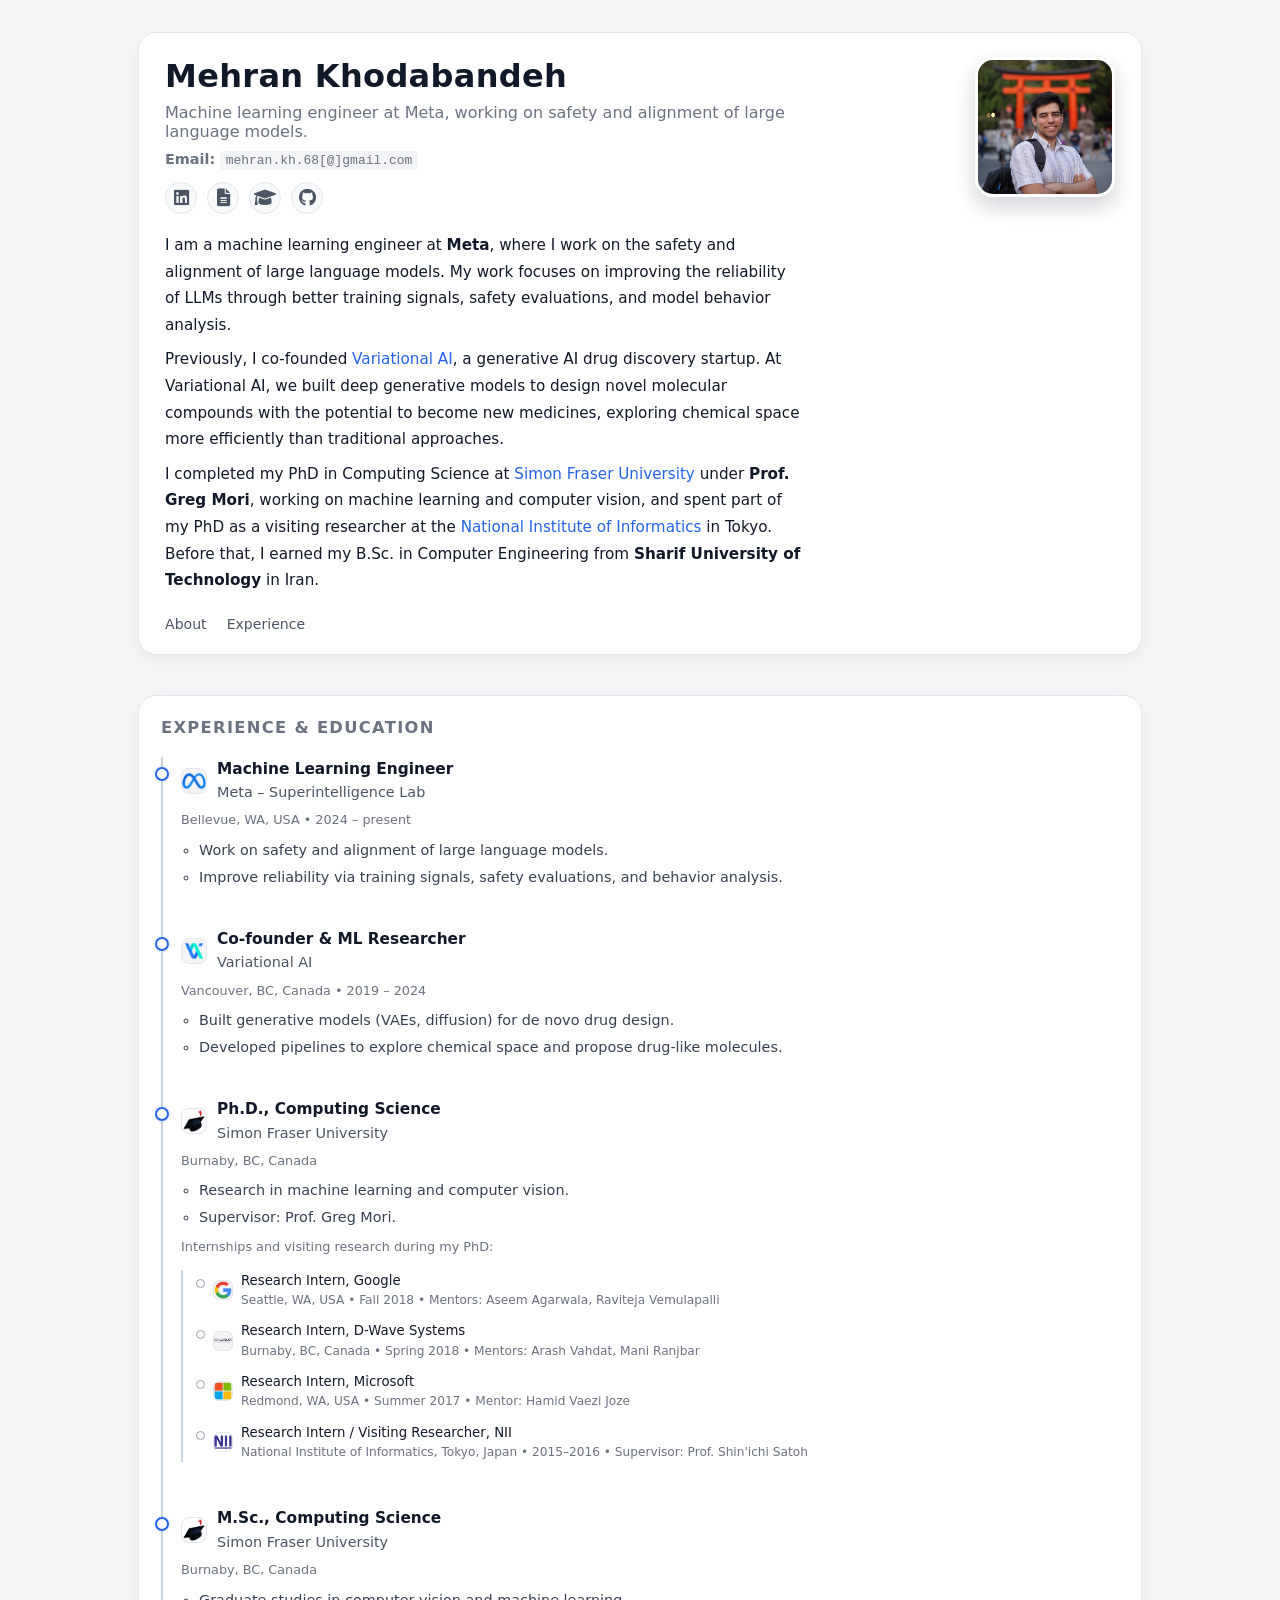
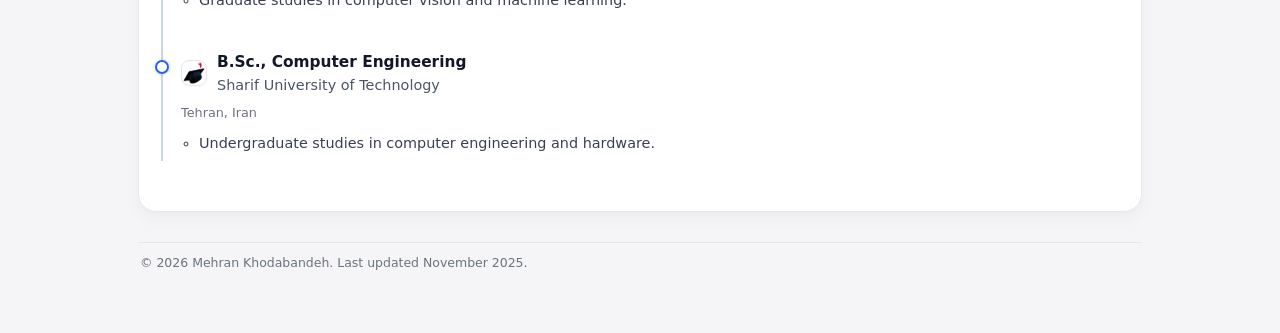
==== index.html @ 977ff63a "fix the right card" ====
<!DOCTYPE html>
<html lang="en">
<head>
  <meta charset="utf-8" />
  <title>Mehran Khodabandeh – Machine Learning & AI</title>

  <meta name="keywords" content="Mehran Khodabandeh, Khodabandeh, Mehran, machine learning, large language models, LLM safety, computer vision, deep learning, drug discovery, Variational AI, research scientist, ML engineer">
  <meta name="description" content="Homepage of Mehran Khodabandeh, machine learning engineer at Meta working on large language model safety." />
  <meta name="viewport" content="width=device-width, initial-scale=1" />

  <!-- Google Analytics (optional; keep or remove as you prefer) -->
  <script async src="https://www.googletagmanager.com/gtag/js?id=UA-143026060-1"></script>
  <script>
    window.dataLayer = window.dataLayer || [];
    function gtag(){ dataLayer.push(arguments); }
    gtag('js', new Date());
    gtag('config', 'UA-143026060-1');
  </script>

  <!-- Font Awesome icons -->
  <link
    rel="stylesheet"
    href="https://cdnjs.cloudflare.com/ajax/libs/font-awesome/6.0.0-beta3/css/all.min.css"
  />

  <style>
    :root {
      --bg: #f5f5f7;
      --bg-alt: #ffffff;
      --fg: #111827;
      --muted: #6b7280;
      --accent: #2563eb;
      --accent-soft: rgba(37, 99, 235, 0.06);
      --border: #e5e7eb;
      --border-strong: #cbd5e1;
      --radius-lg: 18px;
      --shadow-soft: 0 6px 16px rgba(15, 23, 42, 0.04);
      --font-main: system-ui, -apple-system, BlinkMacSystemFont, "SF Pro Text",
        "Segoe UI", sans-serif;
    }

    * {
      box-sizing: border-box;
    }

    body {
      margin: 0;
      font-family: var(--font-main);
      background: var(--bg);
      color: var(--fg);
      -webkit-font-smoothing: antialiased;
    }

    a {
      color: var(--accent);
      text-decoration: none;
    }

    a:hover,
    a:focus-visible {
      text-decoration: underline;
    }

    .page {
      max-width: 1040px;
      margin: 0 auto;
      padding: 32px 18px 64px;
    }

    .site-header {
      background: var(--bg-alt);
      border-radius: var(--radius-lg);
      border: 1px solid var(--border);
      box-shadow: var(--shadow-soft);
      padding: 24px 26px 22px;
      margin-bottom: 40px;
    }

    .header-main {
      display: flex;
      gap: 24px;
      align-items: flex-start;
      justify-content: space-between;
      flex-wrap: wrap;
    }

    .title-block {
      min-width: 0;
      flex: 2;
      max-width: 640px;
    }

    .name {
      font-size: 2rem;
      font-weight: 700;
      letter-spacing: 0.01em;
    }

    .tagline {
      margin-top: 8px;
      font-size: 1rem;
      color: var(--muted);
    }

    .email-line {
      margin-top: 10px;
      font-size: 0.9rem;
      color: var(--muted);
    }

    .email-line code {
      font-family: Menlo, SFMono-Regular, Consolas, "Roboto Mono", monospace;
      font-size: 0.9em;
      background: #f3f4f6;
      padding: 2px 6px;
      border-radius: 4px;
    }

    .icon-row {
      margin-top: 14px;
      display: flex;
      flex-wrap: wrap;
      gap: 10px;
      font-size: 1.1rem;
    }

    .icon-row a {
      width: 32px;
      height: 32px;
      border-radius: 999px;
      border: 1px solid var(--border);
      display: inline-flex;
      align-items: center;
      justify-content: center;
      background: #f9fafb;
      color: #4b5563;
    }

    .icon-row a:hover,
    .icon-row a:focus-visible {
      background: var(--accent-soft);
      border-color: var(--accent);
      color: var(--accent);
      text-decoration: none;
    }

    .avatar-wrapper {
      flex-shrink: 0;
      display: flex;
      justify-content: center;
      align-items: flex-start;
    }

    .avatar {
      width: 140px;
      height: 140px;
      border-radius: 18px;
      object-fit: cover;
      box-shadow: 0 10px 22px rgba(15, 23, 42, 0.18);
      border: 3px solid #ffffff;
      background: #e5e7eb;
    }

    .about-text {
      margin-top: 18px;
      max-width: 640px;
    }

    .about-text p {
      margin: 8px 0 0;
      font-size: 0.95rem;
      line-height: 1.75;
      color: #111827;
    }

    nav {
      margin-top: 22px;
      display: flex;
      flex-wrap: wrap;
      gap: 20px;
    }

    nav a {
      padding: 0;
      border: none;
      background: transparent;
      font-size: 0.88rem;
      color: #4b5563;
    }

    nav a:hover,
    nav a:focus-visible {
      color: var(--accent);
      text-decoration: underline;
    }

    @media (max-width: 880px) {
      .avatar {
        width: 110px;
        height: 110px;
      }
    }

    main {
      /* max-width: 760px; */
    }

    section {
      background: var(--bg-alt);
      border-radius: var(--radius-lg);
      border: 1px solid var(--border);
      box-shadow: var(--shadow-soft);
      padding: 22px 22px 18px;
      margin-bottom: 24px;
    }

    h2 {
      margin: 0 0 12px;
      font-size: 1.02rem;
      letter-spacing: 0.08em;
      text-transform: uppercase;
      color: var(--muted);
    }

    p {
      margin: 8px 0;
      font-size: 0.94rem;
      line-height: 1.7;
      color: #111827;
    }

    .muted {
      color: var(--muted);
      font-size: 0.86rem;
    }

    ul {
      margin: 8px 0 6px;
      padding-left: 20px;
    }

    li {
      margin-bottom: 4px;
      font-size: 0.9rem;
      line-height: 1.6;
      color: #111827;
    }

    /* Timeline */

    .timeline {
      list-style: none;
      padding-left: 0;
      margin: 20px 0 0;
      border-left: 2px solid var(--border-strong); /* thicker main line */
    }

    .timeline-item {
      position: relative;
      padding-left: 18px;
      margin-bottom: 32px;
      padding-bottom: 2px;
    }

    .timeline-item::before {
      content: "";
      position: absolute;
      left: -8px;                /* align with thicker line */
      top: 0.7em;
      width: 10px;
      height: 10px;
      border-radius: 50%;
      background: #ffffff;
      border: 2px solid var(--accent);
      box-shadow: 0 0 0 2px rgba(37, 99, 235, 0.08);
    }

    .timeline-header {
      display: flex;
      gap: 10px;
      align-items: center;
      margin-bottom: 6px;
    }

    .role {
      font-size: 0.96rem;
      font-weight: 600;
    }

    .org {
      font-size: 0.9rem;
      color: #4b5563;
    }

    .timeline-meta {
      font-size: 0.8rem;
      color: var(--muted);
      margin-bottom: 8px;
    }

    .timeline-bullets {
      margin-top: 4px;
      margin-bottom: 0;
      padding-left: 18px;
    }

    .timeline-bullets li {
      margin-bottom: 4px;
      font-size: 0.9rem;
      color: #374151;
    }

    /* Org logos */

    .org-logo {
      width: 26px;
      height: 26px;
      border-radius: 8px;
      background-color: #f3f4f6;
      background-size: contain;
      background-repeat: no-repeat;
      background-position: center;
      flex-shrink: 0;
      border: 1px solid #e5e7eb;
    }

    .org-logo.meta {
      background-image: url("files/meta.png");
    }

    .org-logo.vai {
      background-image: url("files/vai_icon.png");
    }

    .org-logo.google {
      background-image: url("files/google.png");
    }

    .org-logo.microsoft {
      background-image: url("files/microsoft.png");
    }

    .org-logo.dwave {
      background-image: url("files/dwave.png");
    }

    .org-logo.nii {
      background-image: url("files/nii.jpg");
    }

    .org-logo.sfu,
    .org-logo.sharif {
      background-image: url("files/edu.jpeg");
    }

    /* Sub-timeline for internships */

    .sub-timeline {
      list-style: none;
      margin: 12px 0 0;
      padding-left: 20px;
      border-left: 2px solid var(--border-strong); /* thicker branch line */
    }

    .sub-timeline-item {
      position: relative;
      padding-left: 10px;
      margin-bottom: 10px;
    }

    .sub-timeline-item::before {
      content: "";
      position: absolute;
      left: -7px;               /* align with thicker sub-line */
      top: 0.65em;
      width: 7px;
      height: 7px;
      border-radius: 50%;
      background: #f9fafb;
      border: 1px solid #9ca3af;
    }

    .sub-header {
      display: flex;
      gap: 8px;
      align-items: center;
    }

    .sub-role {
      font-size: 0.83rem;
      font-weight: 500;
      color: #111827;
    }

    .sub-meta {
      font-size: 0.76rem;
      color: var(--muted);
    }

    .org-logo.small {
      width: 20px;
      height: 20px;
      border-radius: 6px;
    }

    .sub-note {
      font-size: 0.8rem;
      color: var(--muted);
      margin-top: 8px;
      margin-bottom: 6px;
    }

    footer {
      margin-top: 30px;
      padding: 12px 2px 0;
      border-top: 1px solid var(--border);
      font-size: 0.78rem;
      color: var(--muted);
      text-align: left;
    }

    code {
      font-family: Menlo, SFMono-Regular, Consolas, "Roboto Mono", monospace;
      font-size: 0.85em;
      background: #f3f4f6;
      padding: 2px 5px;
      border-radius: 4px;
    }
  </style>

</head>
<body>
  <div class="page">
    <!-- ABOUT lives only in the hero -->
    <header id="about" class="site-header">
      <div class="header-main">
        <div class="title-block">
          <div class="name">Mehran Khodabandeh</div>
          <div class="tagline">
            Machine learning engineer at Meta, working on safety and alignment of large language models.
          </div>
          <div class="email-line">
            <strong>Email:</strong>
            <code>mehran.kh.68[@]gmail.com</code>
          </div>

          <div class="icon-row">
            <a href="https://www.linkedin.com/in/mehran-khodabandeh-81011b49/" target="_blank" rel="noreferrer" aria-label="LinkedIn">
              <i class="fab fa-linkedin"></i>
            </a>
            <a href="cv/Mehran_Khodabandeh_CV_aug_2025.pdf" target="_blank" rel="noreferrer" aria-label="Curriculum Vitae">
              <i class="fas fa-file-alt"></i>
            </a>
            <a href="https://scholar.google.ca/citations?user=OV28nBgAAAAJ" target="_blank" rel="noreferrer" aria-label="Google Scholar">
              <i class="fas fa-graduation-cap"></i>
            </a>
            <a href="https://github.com/mkhodabandeh/" target="_blank" rel="noreferrer" aria-label="GitHub">
              <i class="fab fa-github"></i>
            </a>
          </div>

          <div class="about-text">
            <p>
              I am a machine learning engineer at <strong>Meta</strong>, where I work on the
              safety and alignment of large language models. My work focuses on improving the
              reliability of LLMs through better training signals, safety evaluations, and
              model behavior analysis.
            </p>
            <p>
              Previously, I co-founded
              <a href="https://variational.ai/">Variational AI</a>,
              a generative AI drug discovery startup. At Variational AI, we built deep
              generative models to design novel molecular compounds with the potential to become
              new medicines, exploring chemical space more efficiently than traditional approaches.
            </p>
            <p>
              I completed my PhD in Computing Science at
              <a href="http://cs.sfu.ca/~mori/">Simon Fraser University</a> under
              <strong>Prof. Greg Mori</strong>, working on machine learning and computer vision, and
              spent part of my PhD as a visiting researcher at the
              <a href="https://www.nii.ac.jp/en/research/">National Institute of Informatics</a>
              in Tokyo. Before that, I earned my B.Sc. in Computer Engineering from
              <strong>Sharif University of Technology</strong> in Iran.
            </p>
          </div>
        </div>

        <div class="avatar-wrapper">
          <img
            src="files/photo.jpg"
            alt="Photo of Mehran Khodabandeh"
            class="avatar"
          />
        </div>
      </div>

      <nav aria-label="Section navigation">
        <a href="#about">About</a>
        <a href="#timeline">Experience</a>
      </nav>
    </header>

    <main>
      <section id="timeline">
        <h2>Experience &amp; Education</h2>
        <ul class="timeline">
          <!-- Meta -->
          <li class="timeline-item">
            <div class="timeline-header">
              <span class="org-logo meta" aria-hidden="true"></span>
              <div>
                <div class="role">Machine Learning Engineer</div>
                <div class="org">Meta – Superintelligence Lab</div>
              </div>
            </div>
            <div class="timeline-meta">Bellevue, WA, USA • 2024 – present</div>
            <ul class="timeline-bullets">
              <li>Work on safety and alignment of large language models.</li>
              <li>Improve reliability via training signals, safety evaluations, and behavior analysis.</li>
            </ul>
          </li>

          <!-- Variational AI -->
          <li class="timeline-item">
            <div class="timeline-header">
              <span class="org-logo vai" aria-hidden="true"></span>
              <div>
                <div class="role">Co-founder &amp; ML Researcher</div>
                <div class="org">Variational AI</div>
              </div>
            </div>
            <div class="timeline-meta">Vancouver, BC, Canada • 2019 – 2024</div>
            <ul class="timeline-bullets">
              <li>Built generative models (VAEs, diffusion) for de novo drug design.</li>
              <li>Developed pipelines to explore chemical space and propose drug-like molecules.</li>
            </ul>
          </li>

          <!-- PhD -->
          <li class="timeline-item">
            <div class="timeline-header">
              <span class="org-logo sfu" aria-hidden="true"></span>
              <div>
                <div class="role">Ph.D., Computing Science</div>
                <div class="org">Simon Fraser University</div>
              </div>
            </div>
            <div class="timeline-meta">Burnaby, BC, Canada</div>
            <ul class="timeline-bullets">
              <li>Research in machine learning and computer vision.</li>
              <li>Supervisor: Prof. Greg Mori.</li>
            </ul>
            <div class="sub-note">
              Internships and visiting research during my PhD:
            </div>
            <ul class="sub-timeline">
              <li class="sub-timeline-item">
                <div class="sub-header">
                  <span class="org-logo google small" aria-hidden="true"></span>
                  <div>
                    <div class="sub-role">Research Intern, Google</div>
                    <div class="sub-meta">
                      Seattle, WA, USA • Fall 2018 • Mentors: Aseem Agarwala, Raviteja Vemulapalli
                    </div>
                  </div>
                </div>
              </li>
              <li class="sub-timeline-item">
                <div class="sub-header">
                  <span class="org-logo dwave small" aria-hidden="true"></span>
                  <div>
                    <div class="sub-role">Research Intern, D-Wave Systems</div>
                    <div class="sub-meta">
                      Burnaby, BC, Canada • Spring 2018 • Mentors: Arash Vahdat, Mani Ranjbar
                    </div>
                  </div>
                </div>
              </li>
              <li class="sub-timeline-item">
                <div class="sub-header">
                  <span class="org-logo microsoft small" aria-hidden="true"></span>
                  <div>
                    <div class="sub-role">Research Intern, Microsoft</div>
                    <div class="sub-meta">
                      Redmond, WA, USA • Summer 2017 • Mentor: Hamid Vaezi Joze
                    </div>
                  </div>
                </div>
              </li>
              <li class="sub-timeline-item">
                <div class="sub-header">
                  <span class="org-logo nii small" aria-hidden="true"></span>
                  <div>
                    <div class="sub-role">Research Intern / Visiting Researcher, NII</div>
                    <div class="sub-meta">
                      National Institute of Informatics, Tokyo, Japan • 2015–2016 • Supervisor: Prof. Shin'ichi Satoh
                    </div>
                  </div>
                </div>
              </li>
            </ul>
          </li>

          <!-- MSc -->
          <li class="timeline-item">
            <div class="timeline-header">
              <span class="org-logo sfu" aria-hidden="true"></span>
              <div>
                <div class="role">M.Sc., Computing Science</div>
                <div class="org">Simon Fraser University</div>
              </div>
            </div>
            <div class="timeline-meta">Burnaby, BC, Canada</div>
            <ul class="timeline-bullets">
              <li>Graduate studies in computer vision and machine learning.</li>
            </ul>
          </li>

          <!-- BSc -->
          <li class="timeline-item">
            <div class="timeline-header">
              <span class="org-logo sharif" aria-hidden="true"></span>
              <div>
                <div class="role">B.Sc., Computer Engineering</div>
                <div class="org">Sharif University of Technology</div>
              </div>
            </div>
            <div class="timeline-meta">Tehran, Iran</div>
            <ul class="timeline-bullets">
              <li>Undergraduate studies in computer engineering and hardware.</li>
            </ul>
          </li>
        </ul>
      </section>
    </main>

    <footer>
      &copy; <span id="year"></span> Mehran Khodabandeh. Last updated November 2025.
    </footer>
  </div>

  <script>
    document.getElementById("year").textContent = new Date().getFullYear();
  </script>
</body>
</html>
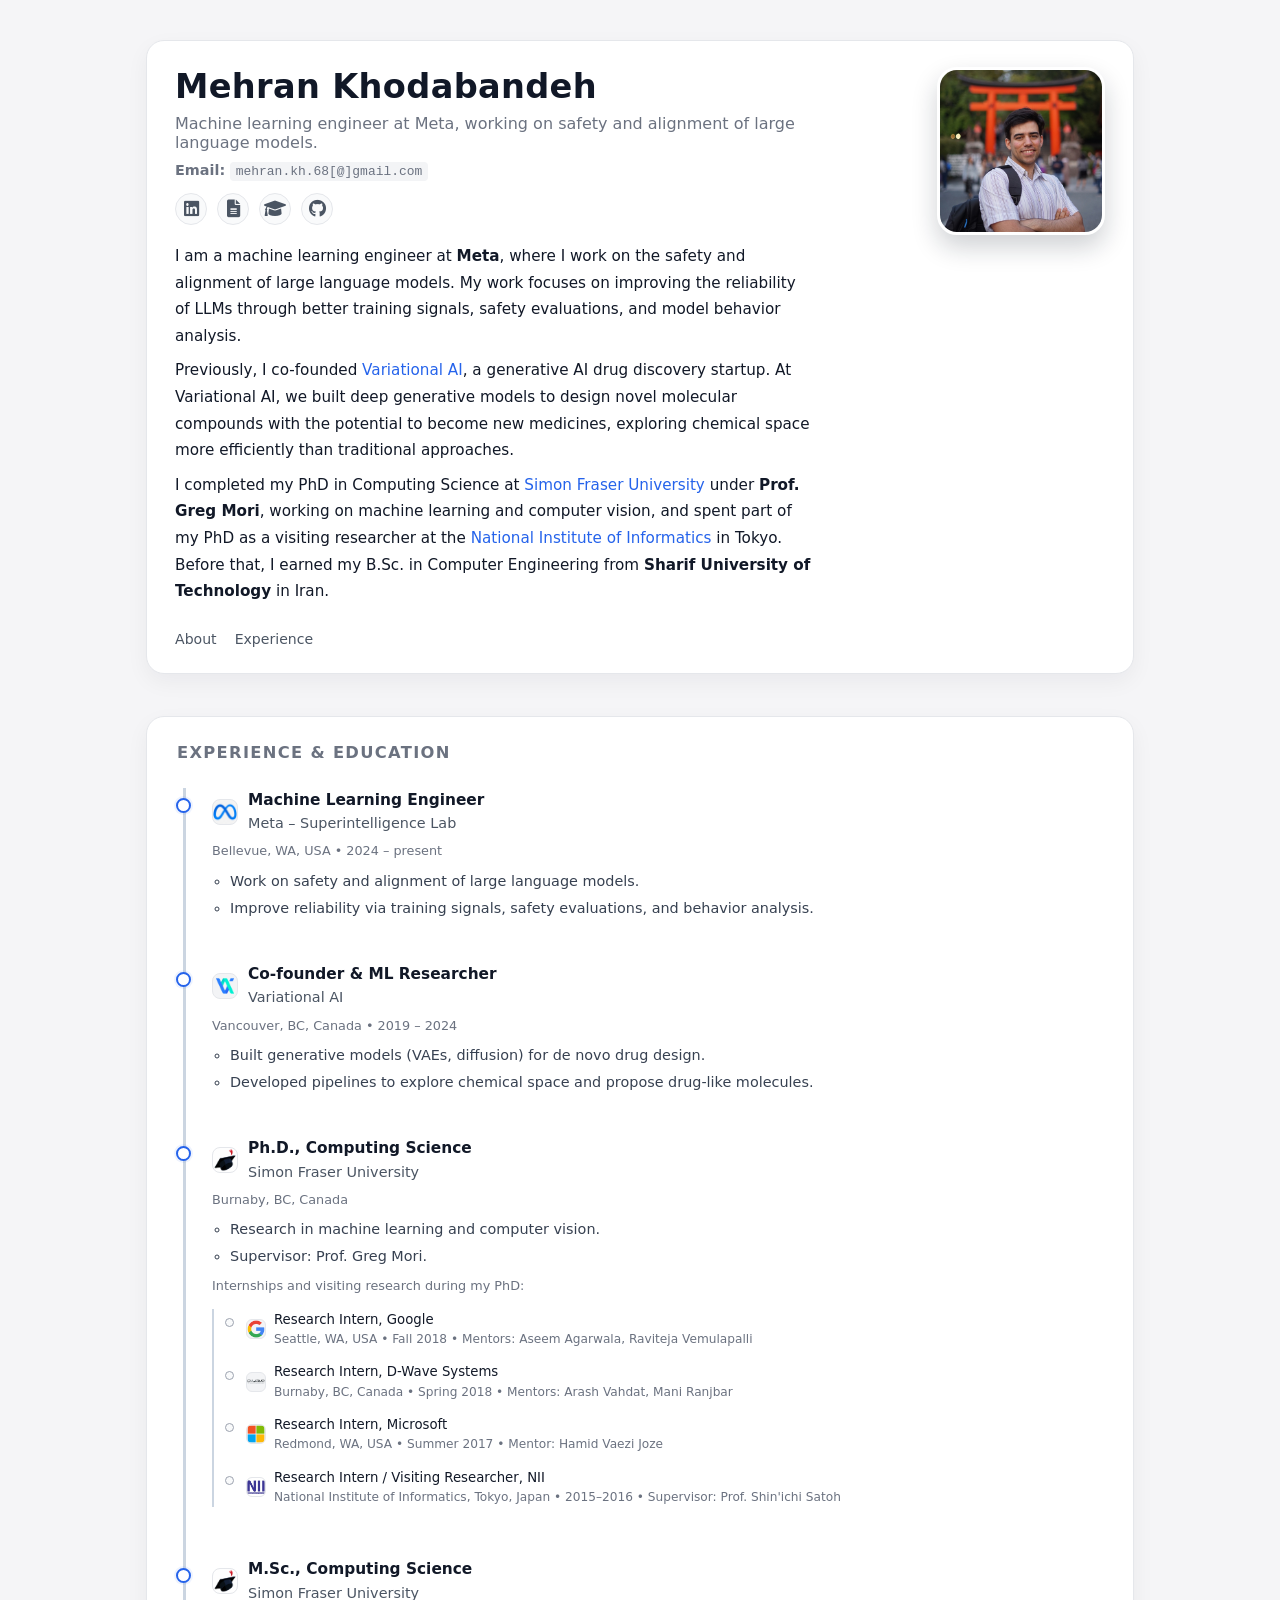
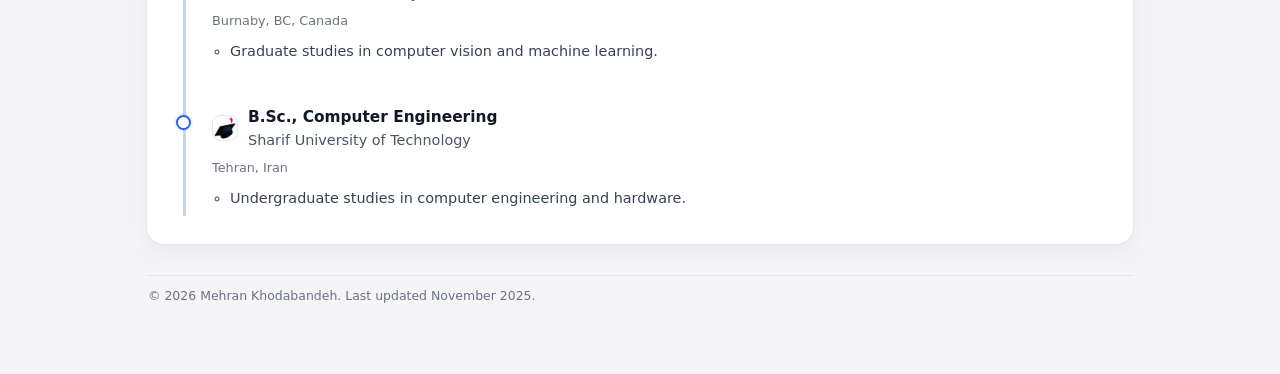
==== commit 1d0c15ea: "fix the spacing" ====
--- a/index.html
+++ b/index.html
@@ -34,7 +34,7 @@
       --border: #e5e7eb;
       --border-strong: #cbd5e1;
       --radius-lg: 18px;
-      --shadow-soft: 0 6px 16px rgba(15, 23, 42, 0.04);
+      --shadow-soft: 0 8px 22px rgba(15, 23, 42, 0.05);
       --font-main: system-ui, -apple-system, BlinkMacSystemFont, "SF Pro Text",
         "Segoe UI", sans-serif;
     }
@@ -64,7 +64,7 @@
     .page {
       max-width: 1040px;
       margin: 0 auto;
-      padding: 32px 18px 64px;
+      padding: 40px 26px 72px;
     }
 
     .site-header {
@@ -72,13 +72,13 @@
       border-radius: var(--radius-lg);
       border: 1px solid var(--border);
       box-shadow: var(--shadow-soft);
-      padding: 24px 26px 22px;
-      margin-bottom: 40px;
+      padding: 26px 28px 22px;
+      margin-bottom: 42px;
     }
 
     .header-main {
       display: flex;
-      gap: 24px;
+      gap: 28px;
       align-items: flex-start;
       justify-content: space-between;
       flex-wrap: wrap;
@@ -91,7 +91,7 @@
     }
 
     .name {
-      font-size: 2rem;
+      font-size: 2.1rem;
       font-weight: 700;
       letter-spacing: 0.01em;
     }
@@ -151,12 +151,13 @@
       align-items: flex-start;
     }
 
+    /* Larger photo */
     .avatar {
-      width: 140px;
-      height: 140px;
-      border-radius: 18px;
+      width: 168px;
+      height: 168px;
+      border-radius: 20px;
       object-fit: cover;
-      box-shadow: 0 10px 22px rgba(15, 23, 42, 0.18);
+      box-shadow: 0 12px 26px rgba(15, 23, 42, 0.2);
       border: 3px solid #ffffff;
       background: #e5e7eb;
     }
@@ -177,11 +178,11 @@
       margin-top: 22px;
       display: flex;
       flex-wrap: wrap;
-      gap: 20px;
+      gap: 18px;
     }
 
     nav a {
-      padding: 0;
+      padding: 4px 0;
       border: none;
       background: transparent;
       font-size: 0.88rem;
@@ -196,8 +197,14 @@
 
     @media (max-width: 880px) {
       .avatar {
-        width: 110px;
-        height: 110px;
+        width: 130px;
+        height: 130px;
+      }
+      .site-header {
+        padding: 22px 20px 20px;
+      }
+      .page {
+        padding: 28px 18px 56px;
       }
     }
 
@@ -210,12 +217,12 @@
       border-radius: var(--radius-lg);
       border: 1px solid var(--border);
       box-shadow: var(--shadow-soft);
-      padding: 22px 22px 18px;
-      margin-bottom: 24px;
+      padding: 26px 30px 20px; /* extra left padding for breathing room */
+      margin-bottom: 26px;
     }
 
     h2 {
-      margin: 0 0 12px;
+      margin: 0 0 14px;
       font-size: 1.02rem;
       letter-spacing: 0.08em;
       text-transform: uppercase;
@@ -251,24 +258,28 @@
     .timeline {
       list-style: none;
       padding-left: 0;
-      margin: 20px 0 0;
-      border-left: 2px solid var(--border-strong); /* thicker main line */
+      margin: 26px 0 0 6px;      /* shifted slightly right */
+      border-left: 3px solid var(--border-strong); /* stronger main line */
     }
 
     .timeline-item {
       position: relative;
-      padding-left: 18px;
-      margin-bottom: 32px;
+      padding-left: 26px;        /* more space between line and text */
+      margin-bottom: 36px;
       padding-bottom: 2px;
+    }
+
+    .timeline-item:last-child {
+      margin-bottom: 8px;
     }
 
     .timeline-item::before {
       content: "";
       position: absolute;
-      left: -8px;                /* align with thicker line */
+      left: -10px;               /* aligns with thicker line */
       top: 0.7em;
-      width: 10px;
-      height: 10px;
+      width: 11px;
+      height: 11px;
       border-radius: 50%;
       background: #ffffff;
       border: 2px solid var(--accent);
@@ -358,20 +369,20 @@
     .sub-timeline {
       list-style: none;
       margin: 12px 0 0;
-      padding-left: 20px;
-      border-left: 2px solid var(--border-strong); /* thicker branch line */
+      padding-left: 18px;
+      border-left: 2px solid var(--border-strong);
     }
 
     .sub-timeline-item {
       position: relative;
-      padding-left: 10px;
-      margin-bottom: 10px;
+      padding-left: 14px;
+      margin-bottom: 12px;
     }
 
     .sub-timeline-item::before {
       content: "";
       position: absolute;
-      left: -7px;               /* align with thicker sub-line */
+      left: -7px;
       top: 0.65em;
       width: 7px;
       height: 7px;
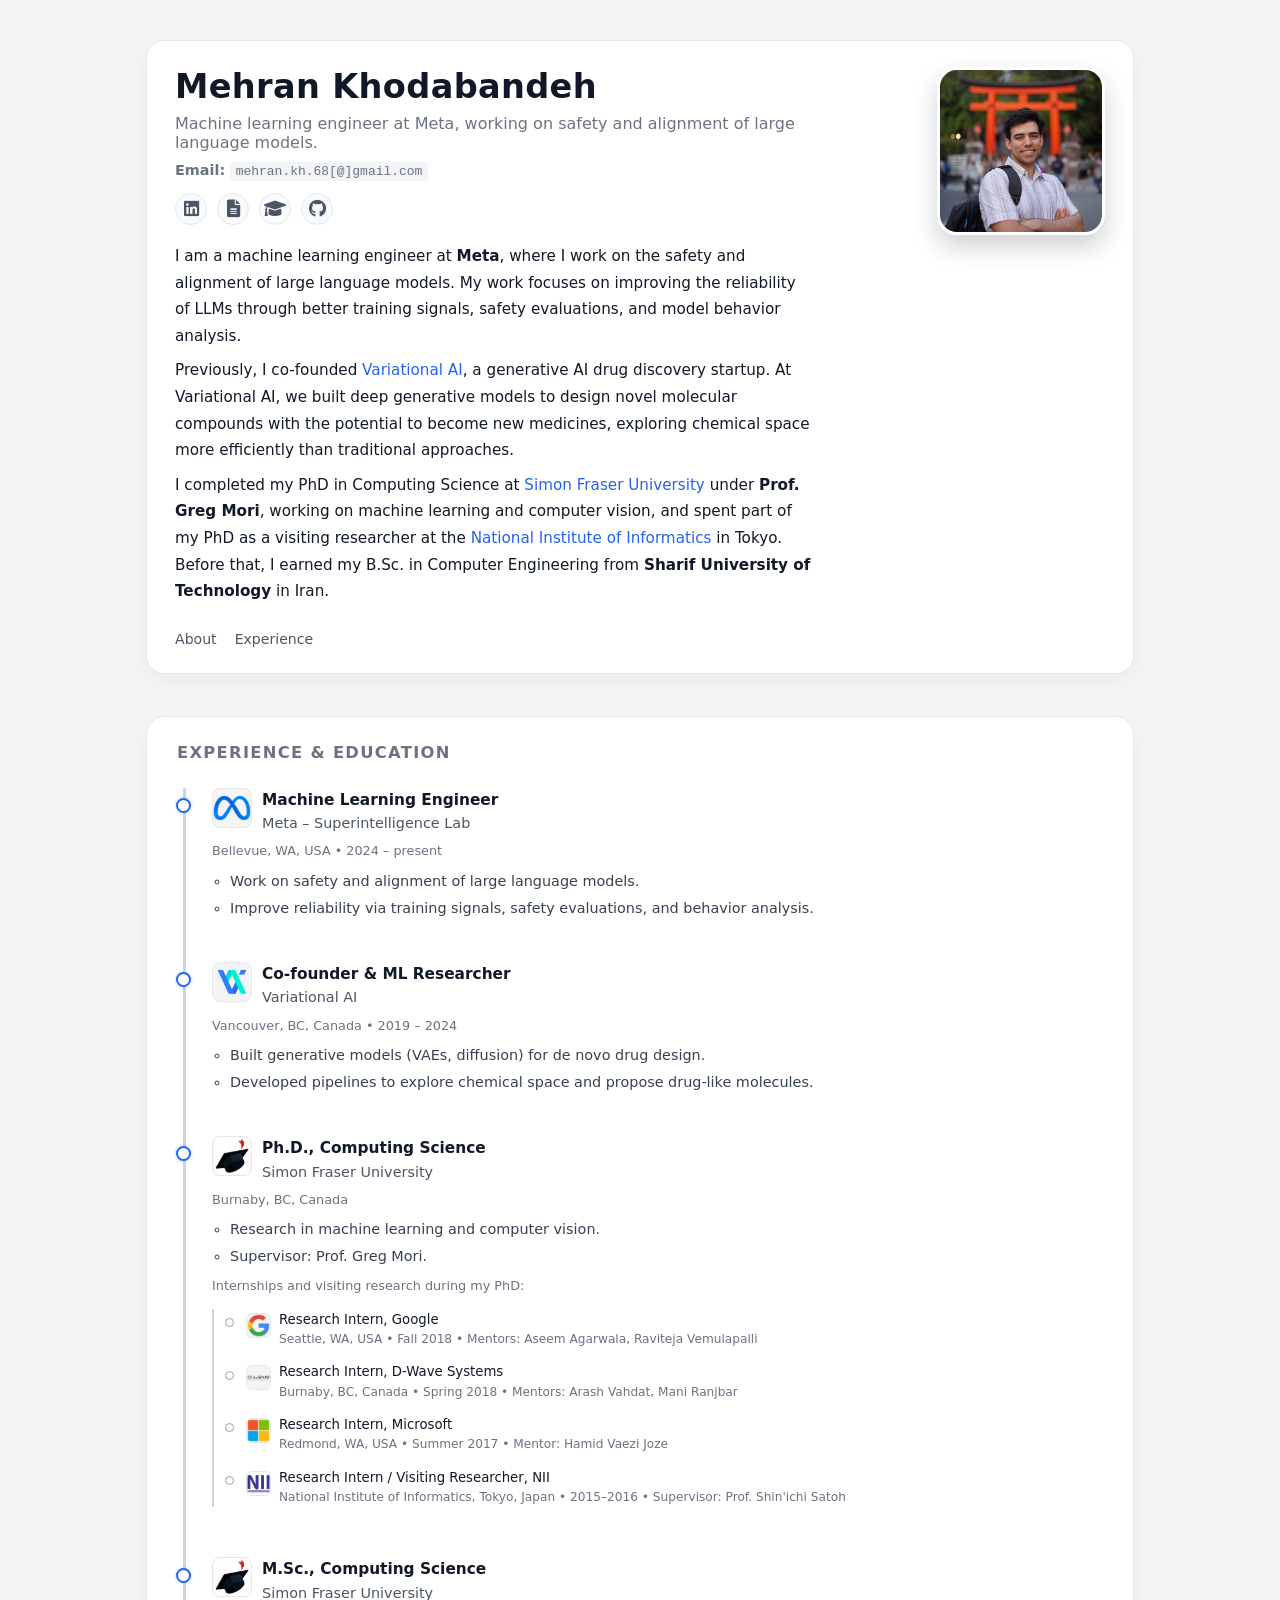
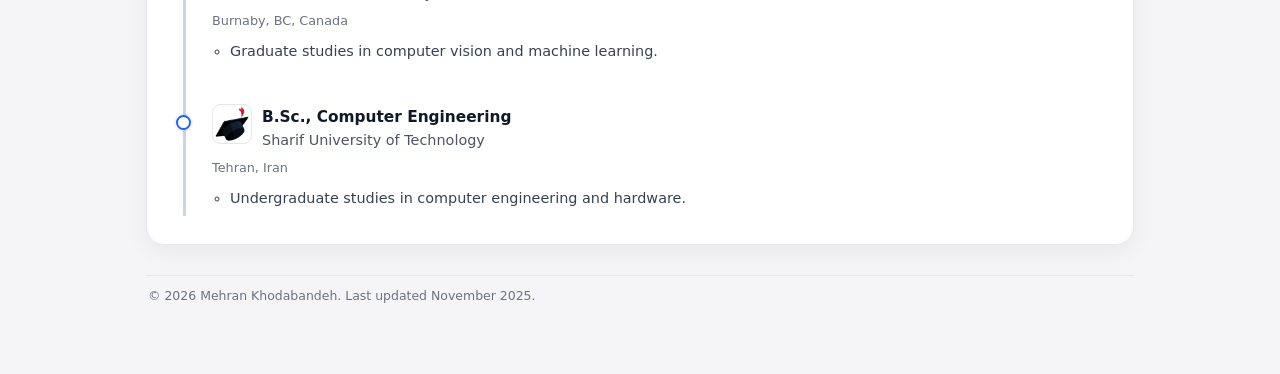
==== commit 40f3567a: "fix the logos" ====
--- a/index.html
+++ b/index.html
@@ -324,8 +324,9 @@
     /* Org logos */
 
     .org-logo {
-      width: 26px;
-      height: 26px;
+      width: 40px;
+      height: 40px;
+      margin-top: -8px;
       border-radius: 8px;
       background-color: #f3f4f6;
       background-size: contain;
@@ -409,8 +410,8 @@
     }
 
     .org-logo.small {
-      width: 20px;
-      height: 20px;
+      width: 25px;
+      height: 25px;
       border-radius: 6px;
     }
 
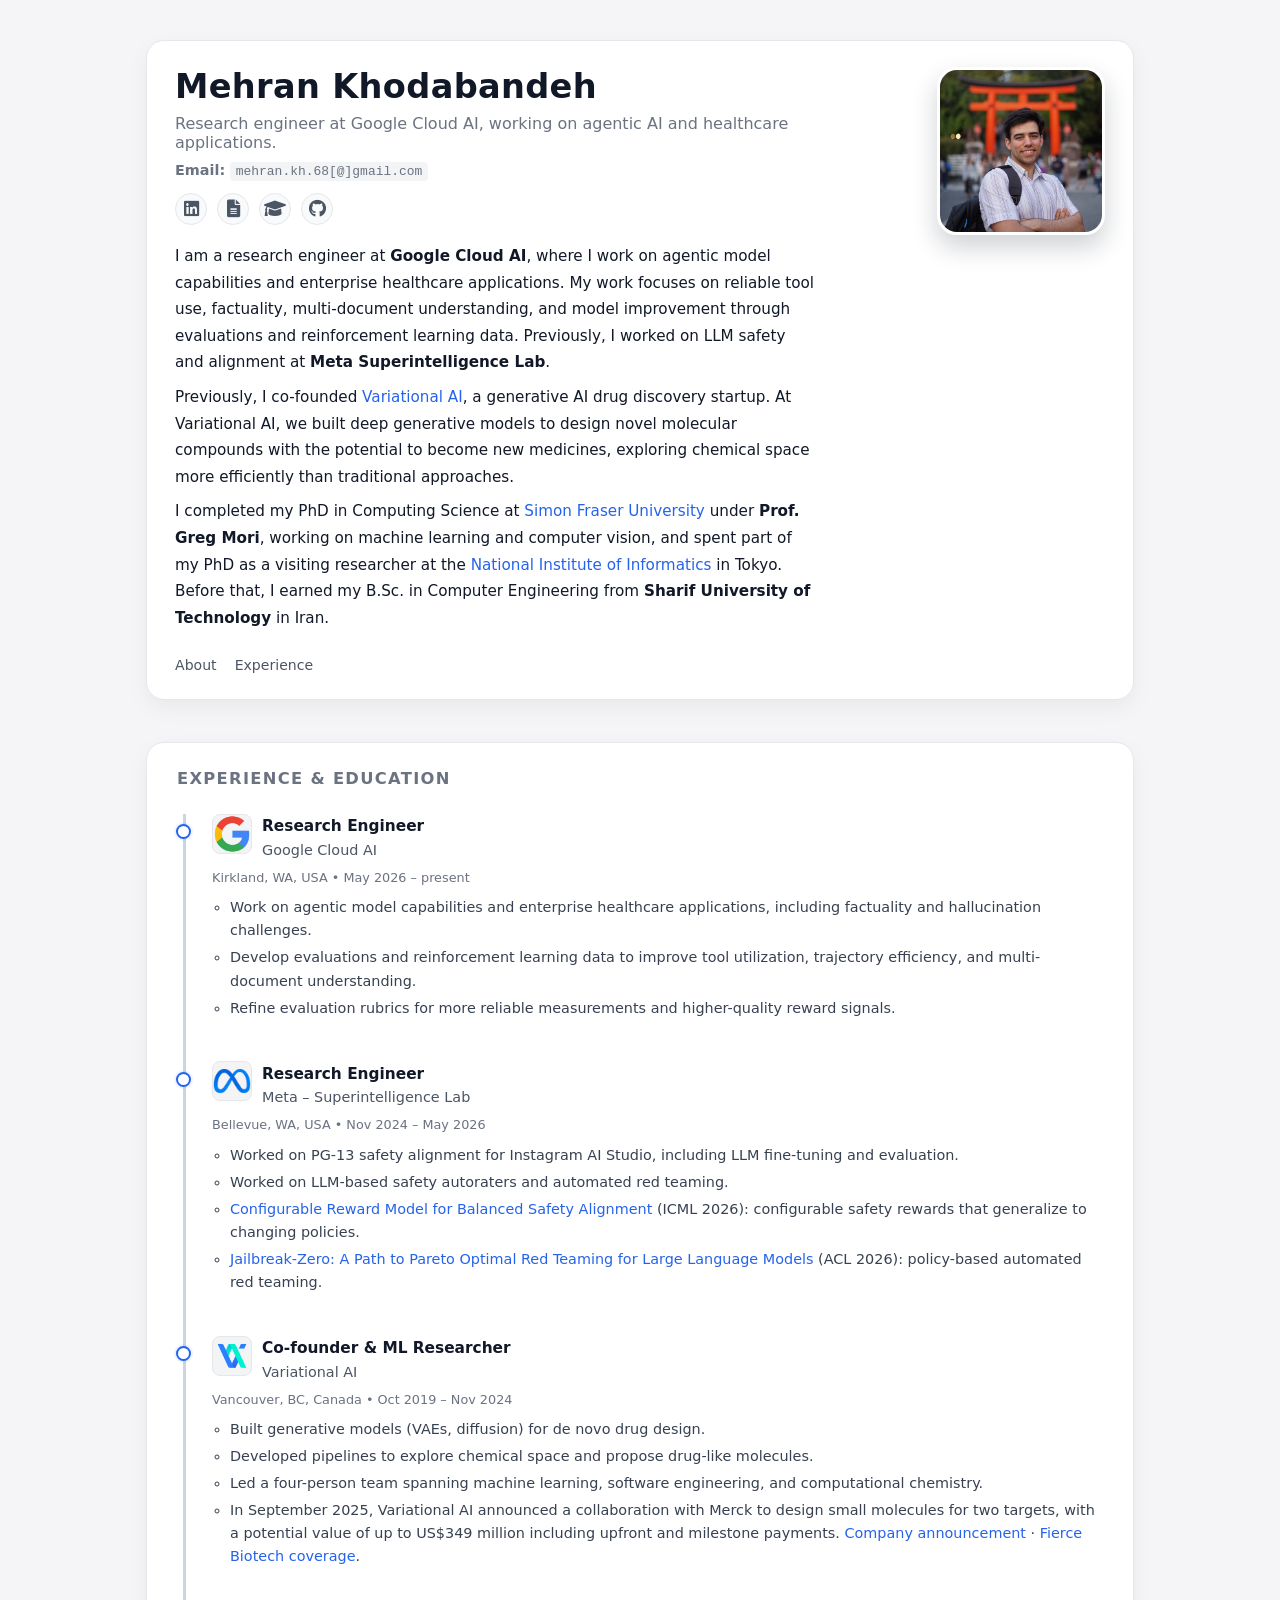
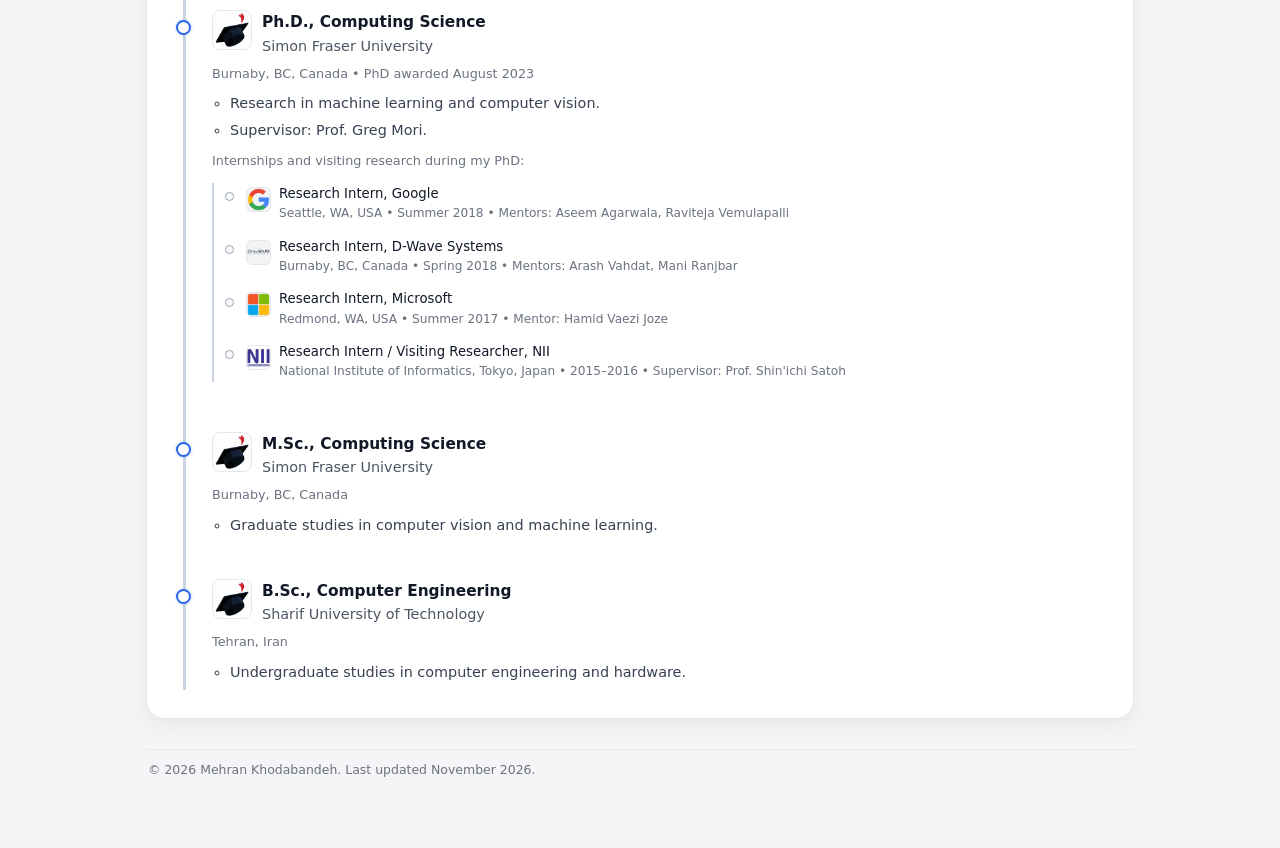
==== commit aaaf86e7: "Refresh research and experience while preserving timeline" ====
--- a/index.html
+++ b/index.html
@@ -5,7 +5,7 @@
   <title>Mehran Khodabandeh – Machine Learning & AI</title>
 
   <meta name="keywords" content="Mehran Khodabandeh, Khodabandeh, Mehran, machine learning, large language models, LLM safety, computer vision, deep learning, drug discovery, Variational AI, research scientist, ML engineer">
-  <meta name="description" content="Homepage of Mehran Khodabandeh, machine learning engineer at Meta working on large language model safety." />
+  <meta name="description" content="Homepage of Mehran Khodabandeh, research engineer at Google Cloud AI working on agentic AI and healthcare, previously Meta and Variational AI." />
   <meta name="viewport" content="width=device-width, initial-scale=1" />
 
   <!-- Google Analytics (optional; keep or remove as you prefer) -->
@@ -24,421 +24,473 @@
   />
 
   <style>
-    :root {
-      --bg: #f5f5f7;
-      --bg-alt: #ffffff;
-      --fg: #111827;
-      --muted: #6b7280;
-      --accent: #2563eb;
-      --accent-soft: rgba(37, 99, 235, 0.06);
-      --border: #e5e7eb;
-      --border-strong: #cbd5e1;
-      --radius-lg: 18px;
-      --shadow-soft: 0 8px 22px rgba(15, 23, 42, 0.05);
-      --font-main: system-ui, -apple-system, BlinkMacSystemFont, "SF Pro Text",
-        "Segoe UI", sans-serif;
-    }
-
-    * {
-      box-sizing: border-box;
-    }
-
-    body {
-      margin: 0;
-      font-family: var(--font-main);
-      background: var(--bg);
-      color: var(--fg);
-      -webkit-font-smoothing: antialiased;
-    }
-
-    a {
-      color: var(--accent);
-      text-decoration: none;
-    }
-
-    a:hover,
-    a:focus-visible {
-      text-decoration: underline;
-    }
-
+  :root {
+    --bg: #f5f5f7;
+    --bg-alt: #ffffff;
+    --fg: #111827;
+    --muted: #6b7280;
+    --accent: #2563eb;
+    --accent-soft: rgba(37, 99, 235, 0.06);
+    --border: #e5e7eb;
+    --border-strong: #cbd5e1;
+    --radius-lg: 18px;
+    --shadow-soft: 0 8px 22px rgba(15, 23, 42, 0.05);
+    --font-main: system-ui, -apple-system, BlinkMacSystemFont, "SF Pro Text",
+      "Segoe UI", sans-serif;
+  }
+
+  * {
+    box-sizing: border-box;
+  }
+
+  body {
+    margin: 0;
+    font-family: var(--font-main);
+    background: var(--bg);
+    color: var(--fg);
+    -webkit-font-smoothing: antialiased;
+  }
+
+  a {
+    color: var(--accent);
+    text-decoration: none;
+  }
+
+  a:hover,
+  a:focus-visible {
+    text-decoration: underline;
+  }
+
+  .page {
+    max-width: 1040px;
+    margin: 0 auto;
+    padding: 40px 26px 72px;
+  }
+
+  .site-header {
+    background: var(--bg-alt);
+    border-radius: var(--radius-lg);
+    border: 1px solid var(--border);
+    box-shadow: var(--shadow-soft);
+    padding: 26px 28px 22px;
+    margin-bottom: 42px;
+  }
+
+  .header-main {
+    display: flex;
+    gap: 28px;
+    align-items: flex-start;
+    justify-content: space-between;
+    flex-wrap: wrap;
+  }
+
+  .title-block {
+    min-width: 0;
+    flex: 2;
+    max-width: 640px;
+  }
+
+  .name {
+    font-size: 2.1rem;
+    font-weight: 700;
+    letter-spacing: 0.01em;
+  }
+
+  .tagline {
+    margin-top: 8px;
+    font-size: 1rem;
+    color: var(--muted);
+  }
+
+  .email-line {
+    margin-top: 10px;
+    font-size: 0.9rem;
+    color: var(--muted);
+  }
+
+  .email-line code {
+    font-family: Menlo, SFMono-Regular, Consolas, "Roboto Mono", monospace;
+    font-size: 0.9em;
+    background: #f3f4f6;
+    padding: 2px 6px;
+    border-radius: 4px;
+  }
+
+  .icon-row {
+    margin-top: 14px;
+    display: flex;
+    flex-wrap: wrap;
+    gap: 10px;
+    font-size: 1.1rem;
+  }
+
+  .icon-row a {
+    width: 32px;
+    height: 32px;
+    border-radius: 999px;
+    border: 1px solid var(--border);
+    display: inline-flex;
+    align-items: center;
+    justify-content: center;
+    background: #f9fafb;
+    color: #4b5563;
+  }
+
+  .icon-row a:hover,
+  .icon-row a:focus-visible {
+    background: var(--accent-soft);
+    border-color: var(--accent);
+    color: var(--accent);
+    text-decoration: none;
+  }
+
+  .avatar-wrapper {
+    flex-shrink: 0;
+    display: flex;
+    justify-content: center;
+    align-items: flex-start;
+  }
+
+  .avatar {
+    width: 168px;
+    height: 168px;
+    border-radius: 20px;
+    object-fit: cover;
+    box-shadow: 0 12px 26px rgba(15, 23, 42, 0.2);
+    border: 3px solid #ffffff;
+    background: #e5e7eb;
+  }
+
+  .about-text {
+    margin-top: 18px;
+    max-width: 640px;
+  }
+
+  .about-text p {
+    margin: 8px 0 0;
+    font-size: 0.95rem;
+    line-height: 1.75;
+    color: #111827;
+  }
+
+  nav {
+    margin-top: 22px;
+    display: flex;
+    flex-wrap: wrap;
+    gap: 18px;
+  }
+
+  nav a {
+    padding: 4px 0;
+    border: none;
+    background: transparent;
+    font-size: 0.88rem;
+    color: #4b5563;
+  }
+
+  nav a:hover,
+  nav a:focus-visible {
+    color: var(--accent);
+    text-decoration: underline;
+  }
+
+  main {
+    /* max-width: 760px; */
+  }
+
+  section {
+    background: var(--bg-alt);
+    border-radius: var(--radius-lg);
+    border: 1px solid var(--border);
+    box-shadow: var(--shadow-soft);
+    padding: 26px 30px 20px;
+    margin-bottom: 26px;
+  }
+
+  h2 {
+    margin: 0 0 14px;
+    font-size: 1.02rem;
+    letter-spacing: 0.08em;
+    text-transform: uppercase;
+    color: var(--muted);
+  }
+
+  p {
+    margin: 8px 0;
+    font-size: 0.94rem;
+    line-height: 1.7;
+    color: #111827;
+  }
+
+  .muted {
+    color: var(--muted);
+    font-size: 0.86rem;
+  }
+
+  ul {
+    margin: 8px 0 6px;
+    padding-left: 20px;
+  }
+
+  li {
+    margin-bottom: 4px;
+    font-size: 0.9rem;
+    line-height: 1.6;
+    color: #111827;
+  }
+
+  /* Timeline */
+
+  .timeline {
+    list-style: none;
+    padding-left: 0;
+    margin: 26px 0 0 6px;
+    border-left: 3px solid var(--border-strong);
+  }
+
+  .timeline-item {
+    position: relative;
+    padding-left: 26px;
+    margin-bottom: 36px;
+    padding-bottom: 2px;
+  }
+
+  .timeline-item:last-child {
+    margin-bottom: 8px;
+  }
+
+  .timeline-item::before {
+    content: "";
+    position: absolute;
+    left: -10px;
+    top: 0.7em;
+    width: 11px;
+    height: 11px;
+    border-radius: 50%;
+    background: #ffffff;
+    border: 2px solid var(--accent);
+    box-shadow: 0 0 0 2px rgba(37, 99, 235, 0.08);
+  }
+
+  .timeline-header {
+    display: flex;
+    gap: 10px;
+    align-items: center;
+    margin-bottom: 6px;
+  }
+
+  .role {
+    font-size: 0.96rem;
+    font-weight: 600;
+  }
+
+  .org {
+    font-size: 0.9rem;
+    color: #4b5563;
+  }
+
+  .timeline-meta {
+    font-size: 0.8rem;
+    color: var(--muted);
+    margin-bottom: 8px;
+  }
+
+  .timeline-bullets {
+    margin-top: 4px;
+    margin-bottom: 0;
+    padding-left: 18px;
+  }
+
+  .timeline-bullets li {
+    margin-bottom: 4px;
+    font-size: 0.9rem;
+    color: #374151;
+  }
+
+  /* Org logos */
+
+  .org-logo {
+    width: 40px;
+    height: 40px;
+    margin-top: -8px;
+    border-radius: 8px;
+    background-color: #f3f4f6;
+    background-size: contain;
+    background-repeat: no-repeat;
+    background-position: center;
+    flex-shrink: 0;
+    border: 1px solid #e5e7eb;
+  }
+
+  .org-logo.meta {
+    background-image: url("files/meta.png");
+  }
+
+  .org-logo.vai {
+    background-image: url("files/vai_icon.png");
+  }
+
+  .org-logo.google {
+    background-image: url("files/google.png");
+  }
+
+  .org-logo.microsoft {
+    background-image: url("files/microsoft.png");
+  }
+
+  .org-logo.dwave {
+    background-image: url("files/dwave.png");
+  }
+
+  .org-logo.nii {
+    background-image: url("files/nii.jpg");
+  }
+
+  .org-logo.sfu,
+  .org-logo.sharif {
+    background-image: url("files/edu.jpeg");
+  }
+
+  /* Sub-timeline for internships */
+
+  .sub-timeline {
+    list-style: none;
+    margin: 12px 0 0;
+    padding-left: 18px;
+    border-left: 2px solid var(--border-strong);
+  }
+
+  .sub-timeline-item {
+    position: relative;
+    padding-left: 14px;
+    margin-bottom: 12px;
+  }
+
+  .sub-timeline-item::before {
+    content: "";
+    position: absolute;
+    left: -7px;
+    top: 0.65em;
+    width: 7px;
+    height: 7px;
+    border-radius: 50%;
+    background: #f9fafb;
+    border: 1px solid #9ca3af;
+  }
+
+  .sub-header {
+    display: flex;
+    gap: 8px;
+    align-items: center;
+  }
+
+  .sub-role {
+    font-size: 0.83rem;
+    font-weight: 500;
+    color: #111827;
+  }
+
+  .sub-meta {
+    font-size: 0.76rem;
+    color: var(--muted);
+  }
+
+  .org-logo.small {
+    width: 25px;
+    height: 25px;
+    border-radius: 6px;
+  }
+
+  .sub-note {
+    font-size: 0.8rem;
+    color: var(--muted);
+    margin-top: 8px;
+    margin-bottom: 6px;
+  }
+
+  footer {
+    margin-top: 30px;
+    padding: 12px 2px 0;
+    border-top: 1px solid var(--border);
+    font-size: 0.78rem;
+    color: var(--muted);
+    text-align: left;
+  }
+
+  code {
+    font-family: Menlo, SFMono-Regular, Consolas, "Roboto Mono", monospace;
+    font-size: 0.85em;
+    background: #f3f4f6;
+    padding: 2px 5px;
+    border-radius: 4px;
+  }
+
+  /* ------- MOBILE LAYOUT FIXES ------- */
+
+  @media (max-width: 880px) {
     .page {
-      max-width: 1040px;
-      margin: 0 auto;
-      padding: 40px 26px 72px;
+      padding: 28px 16px 56px;
     }
 
     .site-header {
-      background: var(--bg-alt);
-      border-radius: var(--radius-lg);
-      border: 1px solid var(--border);
-      box-shadow: var(--shadow-soft);
-      padding: 26px 28px 22px;
-      margin-bottom: 42px;
-    }
-
+      padding: 22px 18px 20px;
+      margin-bottom: 28px;
+    }
+
+    /* Stack hero vertically so text gets full width */
     .header-main {
-      display: flex;
-      gap: 28px;
+      flex-direction: column-reverse;
       align-items: flex-start;
-      justify-content: space-between;
-      flex-wrap: wrap;
+      gap: 18px;
     }
 
     .title-block {
-      min-width: 0;
-      flex: 2;
-      max-width: 640px;
+      max-width: none;
+    }
+
+    .avatar-wrapper {
+      width: 100%;
+      justify-content: flex-start;
+    }
+
+    .avatar {
+      width: 130px;
+      height: 130px;
     }
 
     .name {
-      font-size: 2.1rem;
-      font-weight: 700;
-      letter-spacing: 0.01em;
+      font-size: 1.9rem;
     }
 
     .tagline {
-      margin-top: 8px;
-      font-size: 1rem;
-      color: var(--muted);
-    }
-
-    .email-line {
-      margin-top: 10px;
-      font-size: 0.9rem;
-      color: var(--muted);
-    }
-
-    .email-line code {
-      font-family: Menlo, SFMono-Regular, Consolas, "Roboto Mono", monospace;
-      font-size: 0.9em;
-      background: #f3f4f6;
-      padding: 2px 6px;
-      border-radius: 4px;
-    }
-
-    .icon-row {
-      margin-top: 14px;
-      display: flex;
-      flex-wrap: wrap;
-      gap: 10px;
-      font-size: 1.1rem;
-    }
-
-    .icon-row a {
-      width: 32px;
-      height: 32px;
-      border-radius: 999px;
-      border: 1px solid var(--border);
-      display: inline-flex;
-      align-items: center;
-      justify-content: center;
-      background: #f9fafb;
-      color: #4b5563;
-    }
-
-    .icon-row a:hover,
-    .icon-row a:focus-visible {
-      background: var(--accent-soft);
-      border-color: var(--accent);
-      color: var(--accent);
-      text-decoration: none;
-    }
-
-    .avatar-wrapper {
-      flex-shrink: 0;
-      display: flex;
-      justify-content: center;
-      align-items: flex-start;
-    }
-
-    /* Larger photo */
-    .avatar {
-      width: 168px;
-      height: 168px;
-      border-radius: 20px;
-      object-fit: cover;
-      box-shadow: 0 12px 26px rgba(15, 23, 42, 0.2);
-      border: 3px solid #ffffff;
-      background: #e5e7eb;
-    }
-
-    .about-text {
-      margin-top: 18px;
-      max-width: 640px;
+      font-size: 0.95rem;
     }
 
     .about-text p {
-      margin: 8px 0 0;
-      font-size: 0.95rem;
-      line-height: 1.75;
-      color: #111827;
-    }
-
-    nav {
-      margin-top: 22px;
-      display: flex;
-      flex-wrap: wrap;
-      gap: 18px;
-    }
-
-    nav a {
-      padding: 4px 0;
-      border: none;
-      background: transparent;
-      font-size: 0.88rem;
-      color: #4b5563;
-    }
-
-    nav a:hover,
-    nav a:focus-visible {
-      color: var(--accent);
-      text-decoration: underline;
-    }
-
-    @media (max-width: 880px) {
-      .avatar {
-        width: 130px;
-        height: 130px;
-      }
-      .site-header {
-        padding: 22px 20px 20px;
-      }
-      .page {
-        padding: 28px 18px 56px;
-      }
-    }
-
-    main {
-      /* max-width: 760px; */
+      font-size: 0.93rem;
+    }
+  }
+
+  /* Extra-small phones: tighten a bit more */
+  @media (max-width: 600px) {
+    .page {
+      padding: 24px 12px 44px;
     }
 
     section {
-      background: var(--bg-alt);
-      border-radius: var(--radius-lg);
-      border: 1px solid var(--border);
-      box-shadow: var(--shadow-soft);
-      padding: 26px 30px 20px; /* extra left padding for breathing room */
-      margin-bottom: 26px;
-    }
-
-    h2 {
-      margin: 0 0 14px;
-      font-size: 1.02rem;
-      letter-spacing: 0.08em;
-      text-transform: uppercase;
-      color: var(--muted);
-    }
-
-    p {
-      margin: 8px 0;
-      font-size: 0.94rem;
-      line-height: 1.7;
-      color: #111827;
-    }
-
-    .muted {
-      color: var(--muted);
-      font-size: 0.86rem;
-    }
-
-    ul {
-      margin: 8px 0 6px;
-      padding-left: 20px;
-    }
-
-    li {
-      margin-bottom: 4px;
-      font-size: 0.9rem;
-      line-height: 1.6;
-      color: #111827;
-    }
-
-    /* Timeline */
+      padding: 22px 20px 18px;
+    }
 
     .timeline {
-      list-style: none;
-      padding-left: 0;
-      margin: 26px 0 0 6px;      /* shifted slightly right */
-      border-left: 3px solid var(--border-strong); /* stronger main line */
+      margin-left: 4px;
     }
 
     .timeline-item {
-      position: relative;
-      padding-left: 26px;        /* more space between line and text */
-      margin-bottom: 36px;
-      padding-bottom: 2px;
-    }
-
-    .timeline-item:last-child {
-      margin-bottom: 8px;
-    }
-
-    .timeline-item::before {
-      content: "";
-      position: absolute;
-      left: -10px;               /* aligns with thicker line */
-      top: 0.7em;
-      width: 11px;
-      height: 11px;
-      border-radius: 50%;
-      background: #ffffff;
-      border: 2px solid var(--accent);
-      box-shadow: 0 0 0 2px rgba(37, 99, 235, 0.08);
-    }
-
-    .timeline-header {
-      display: flex;
-      gap: 10px;
-      align-items: center;
-      margin-bottom: 6px;
-    }
-
-    .role {
-      font-size: 0.96rem;
-      font-weight: 600;
-    }
-
-    .org {
-      font-size: 0.9rem;
-      color: #4b5563;
-    }
-
-    .timeline-meta {
-      font-size: 0.8rem;
-      color: var(--muted);
-      margin-bottom: 8px;
-    }
-
-    .timeline-bullets {
-      margin-top: 4px;
-      margin-bottom: 0;
-      padding-left: 18px;
-    }
-
-    .timeline-bullets li {
-      margin-bottom: 4px;
-      font-size: 0.9rem;
-      color: #374151;
-    }
-
-    /* Org logos */
-
-    .org-logo {
-      width: 40px;
-      height: 40px;
-      margin-top: -8px;
-      border-radius: 8px;
-      background-color: #f3f4f6;
-      background-size: contain;
-      background-repeat: no-repeat;
-      background-position: center;
-      flex-shrink: 0;
-      border: 1px solid #e5e7eb;
-    }
-
-    .org-logo.meta {
-      background-image: url("files/meta.png");
-    }
-
-    .org-logo.vai {
-      background-image: url("files/vai_icon.png");
-    }
-
-    .org-logo.google {
-      background-image: url("files/google.png");
-    }
-
-    .org-logo.microsoft {
-      background-image: url("files/microsoft.png");
-    }
-
-    .org-logo.dwave {
-      background-image: url("files/dwave.png");
-    }
-
-    .org-logo.nii {
-      background-image: url("files/nii.jpg");
-    }
-
-    .org-logo.sfu,
-    .org-logo.sharif {
-      background-image: url("files/edu.jpeg");
-    }
-
-    /* Sub-timeline for internships */
-
-    .sub-timeline {
-      list-style: none;
-      margin: 12px 0 0;
-      padding-left: 18px;
-      border-left: 2px solid var(--border-strong);
-    }
-
-    .sub-timeline-item {
-      position: relative;
-      padding-left: 14px;
-      margin-bottom: 12px;
-    }
-
-    .sub-timeline-item::before {
-      content: "";
-      position: absolute;
-      left: -7px;
-      top: 0.65em;
-      width: 7px;
-      height: 7px;
-      border-radius: 50%;
-      background: #f9fafb;
-      border: 1px solid #9ca3af;
-    }
-
-    .sub-header {
-      display: flex;
-      gap: 8px;
-      align-items: center;
-    }
-
-    .sub-role {
-      font-size: 0.83rem;
-      font-weight: 500;
-      color: #111827;
-    }
-
-    .sub-meta {
-      font-size: 0.76rem;
-      color: var(--muted);
-    }
-
-    .org-logo.small {
-      width: 25px;
-      height: 25px;
-      border-radius: 6px;
-    }
-
-    .sub-note {
-      font-size: 0.8rem;
-      color: var(--muted);
-      margin-top: 8px;
-      margin-bottom: 6px;
-    }
-
-    footer {
-      margin-top: 30px;
-      padding: 12px 2px 0;
-      border-top: 1px solid var(--border);
-      font-size: 0.78rem;
-      color: var(--muted);
-      text-align: left;
-    }
-
-    code {
-      font-family: Menlo, SFMono-Regular, Consolas, "Roboto Mono", monospace;
-      font-size: 0.85em;
-      background: #f3f4f6;
-      padding: 2px 5px;
-      border-radius: 4px;
-    }
-  </style>
+      margin-bottom: 28px;
+    }
+  }
+</style>
+
 
 </head>
 <body>
@@ -449,7 +501,7 @@
         <div class="title-block">
           <div class="name">Mehran Khodabandeh</div>
           <div class="tagline">
-            Machine learning engineer at Meta, working on safety and alignment of large language models.
+            Research engineer at Google Cloud AI, working on agentic AI and healthcare applications.
           </div>
           <div class="email-line">
             <strong>Email:</strong>
@@ -460,10 +512,10 @@
             <a href="https://www.linkedin.com/in/mehran-khodabandeh-81011b49/" target="_blank" rel="noreferrer" aria-label="LinkedIn">
               <i class="fab fa-linkedin"></i>
             </a>
-            <a href="cv/Mehran_Khodabandeh_CV_aug_2025.pdf" target="_blank" rel="noreferrer" aria-label="Curriculum Vitae">
+            <a href="cv/Mehran_Khodabandeh_CV.pdf" target="_blank" rel="noreferrer" aria-label="Curriculum Vitae">
               <i class="fas fa-file-alt"></i>
             </a>
-            <a href="https://scholar.google.ca/citations?user=OV28nBgAAAAJ" target="_blank" rel="noreferrer" aria-label="Google Scholar">
+            <a href="https://scholar.google.com/citations?user=6YYlGskAAAAJ&hl=en&oi=ao" target="_blank" rel="noreferrer" aria-label="Google Scholar">
               <i class="fas fa-graduation-cap"></i>
             </a>
             <a href="https://github.com/mkhodabandeh/" target="_blank" rel="noreferrer" aria-label="GitHub">
@@ -473,10 +525,11 @@
 
           <div class="about-text">
             <p>
-              I am a machine learning engineer at <strong>Meta</strong>, where I work on the
-              safety and alignment of large language models. My work focuses on improving the
-              reliability of LLMs through better training signals, safety evaluations, and
-              model behavior analysis.
+              I am a research engineer at <strong>Google Cloud AI</strong>, where I work on
+              agentic model capabilities and enterprise healthcare applications. My work focuses
+              on reliable tool use, factuality, multi-document understanding, and model improvement
+              through evaluations and reinforcement learning data. Previously, I worked on LLM
+              safety and alignment at <strong>Meta Superintelligence Lab</strong>.
             </p>
             <p>
               Previously, I co-founded
@@ -516,19 +569,38 @@
       <section id="timeline">
         <h2>Experience &amp; Education</h2>
         <ul class="timeline">
+          <!-- Google -->
+          <li class="timeline-item">
+            <div class="timeline-header">
+              <span class="org-logo google" aria-hidden="true"></span>
+              <div>
+                <div class="role">Research Engineer</div>
+                <div class="org">Google Cloud AI</div>
+              </div>
+            </div>
+            <div class="timeline-meta">Kirkland, WA, USA • May 2026 – present</div>
+            <ul class="timeline-bullets">
+              <li>Work on agentic model capabilities and enterprise healthcare applications, including factuality and hallucination challenges.</li>
+              <li>Develop evaluations and reinforcement learning data to improve tool utilization, trajectory efficiency, and multi-document understanding.</li>
+              <li>Refine evaluation rubrics for more reliable measurements and higher-quality reward signals.</li>
+            </ul>
+          </li>
+
           <!-- Meta -->
           <li class="timeline-item">
             <div class="timeline-header">
               <span class="org-logo meta" aria-hidden="true"></span>
               <div>
-                <div class="role">Machine Learning Engineer</div>
+                <div class="role">Research Engineer</div>
                 <div class="org">Meta – Superintelligence Lab</div>
               </div>
             </div>
-            <div class="timeline-meta">Bellevue, WA, USA • 2024 – present</div>
+            <div class="timeline-meta">Bellevue, WA, USA • Nov 2024 – May 2026</div>
             <ul class="timeline-bullets">
-              <li>Work on safety and alignment of large language models.</li>
-              <li>Improve reliability via training signals, safety evaluations, and behavior analysis.</li>
+              <li>Worked on PG-13 safety alignment for Instagram AI Studio, including LLM fine-tuning and evaluation.</li>
+              <li>Worked on LLM-based safety autoraters and automated red teaming.</li>
+              <li><a href="https://proceedings.mlr.press/v306/jiang26v.html">Configurable Reward Model for Balanced Safety Alignment</a> (ICML 2026): configurable safety rewards that generalize to changing policies.</li>
+              <li><a href="https://aclanthology.org/2026.acl-long.2167/">Jailbreak-Zero: A Path to Pareto Optimal Red Teaming for Large Language Models</a> (ACL 2026): policy-based automated red teaming.</li>
             </ul>
           </li>
 
@@ -541,10 +613,12 @@
                 <div class="org">Variational AI</div>
               </div>
             </div>
-            <div class="timeline-meta">Vancouver, BC, Canada • 2019 – 2024</div>
+            <div class="timeline-meta">Vancouver, BC, Canada • Oct 2019 – Nov 2024</div>
             <ul class="timeline-bullets">
               <li>Built generative models (VAEs, diffusion) for de novo drug design.</li>
               <li>Developed pipelines to explore chemical space and propose drug-like molecules.</li>
+              <li>Led a four-person team spanning machine learning, software engineering, and computational chemistry.</li>
+              <li>In September 2025, Variational AI announced a collaboration with Merck to design small molecules for two targets, with a potential value of up to US$349 million including upfront and milestone payments. <a href="https://variational.ai/news/featured/variational-ai-enters-collaboration-with-merck-to-apply-generative-ai-to-drug-discovery/">Company announcement</a> · <a href="https://www.fiercebiotech.com/biotech/merck-inks-349m-biobuck-deal-apply-ai-challenging-targets">Fierce Biotech coverage</a>.</li>
             </ul>
           </li>
 
@@ -557,7 +631,7 @@
                 <div class="org">Simon Fraser University</div>
               </div>
             </div>
-            <div class="timeline-meta">Burnaby, BC, Canada</div>
+            <div class="timeline-meta">Burnaby, BC, Canada • PhD awarded August 2023</div>
             <ul class="timeline-bullets">
               <li>Research in machine learning and computer vision.</li>
               <li>Supervisor: Prof. Greg Mori.</li>
@@ -572,7 +646,7 @@
                   <div>
                     <div class="sub-role">Research Intern, Google</div>
                     <div class="sub-meta">
-                      Seattle, WA, USA • Fall 2018 • Mentors: Aseem Agarwala, Raviteja Vemulapalli
+                      Seattle, WA, USA • Summer 2018 • Mentors: Aseem Agarwala, Raviteja Vemulapalli
                     </div>
                   </div>
                 </div>
@@ -647,7 +721,7 @@
     </main>
 
     <footer>
-      &copy; <span id="year"></span> Mehran Khodabandeh. Last updated November 2025.
+      &copy; <span id="year"></span> Mehran Khodabandeh. Last updated November 2026.
     </footer>
   </div>
 
